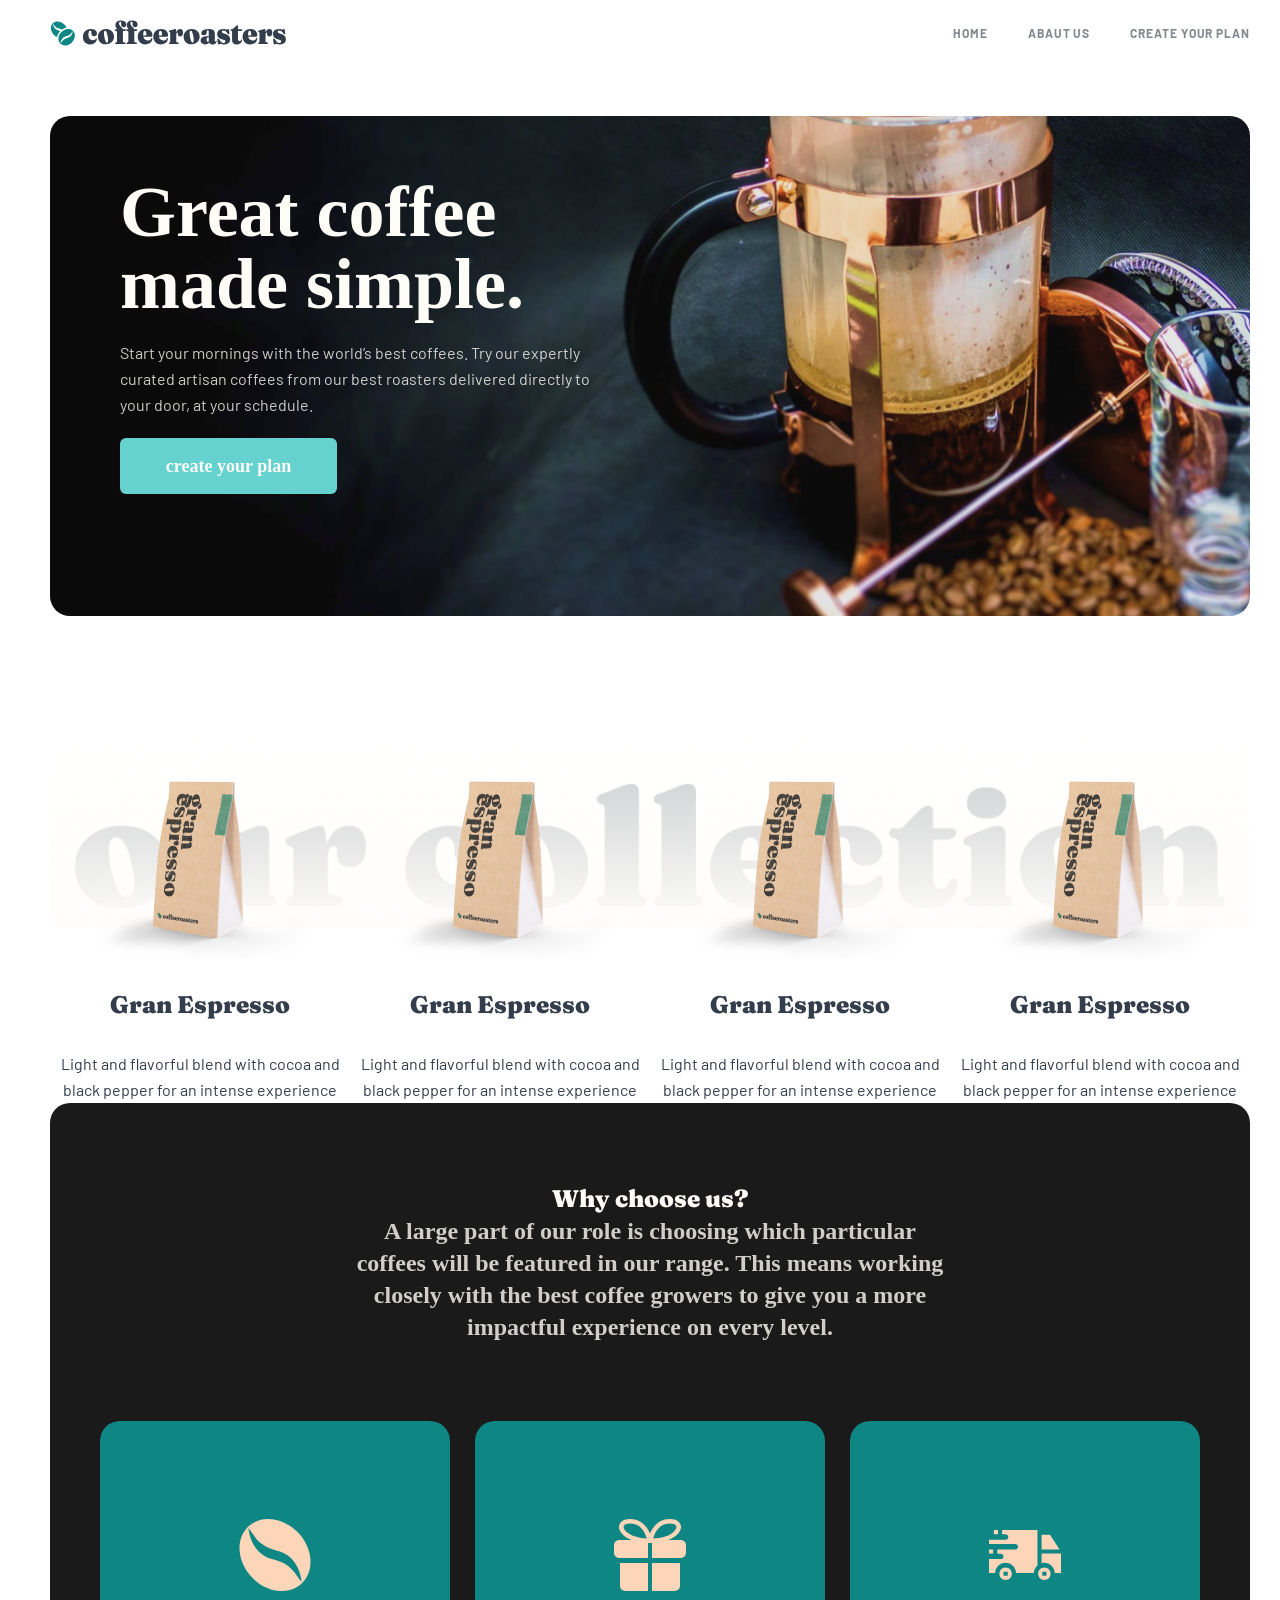
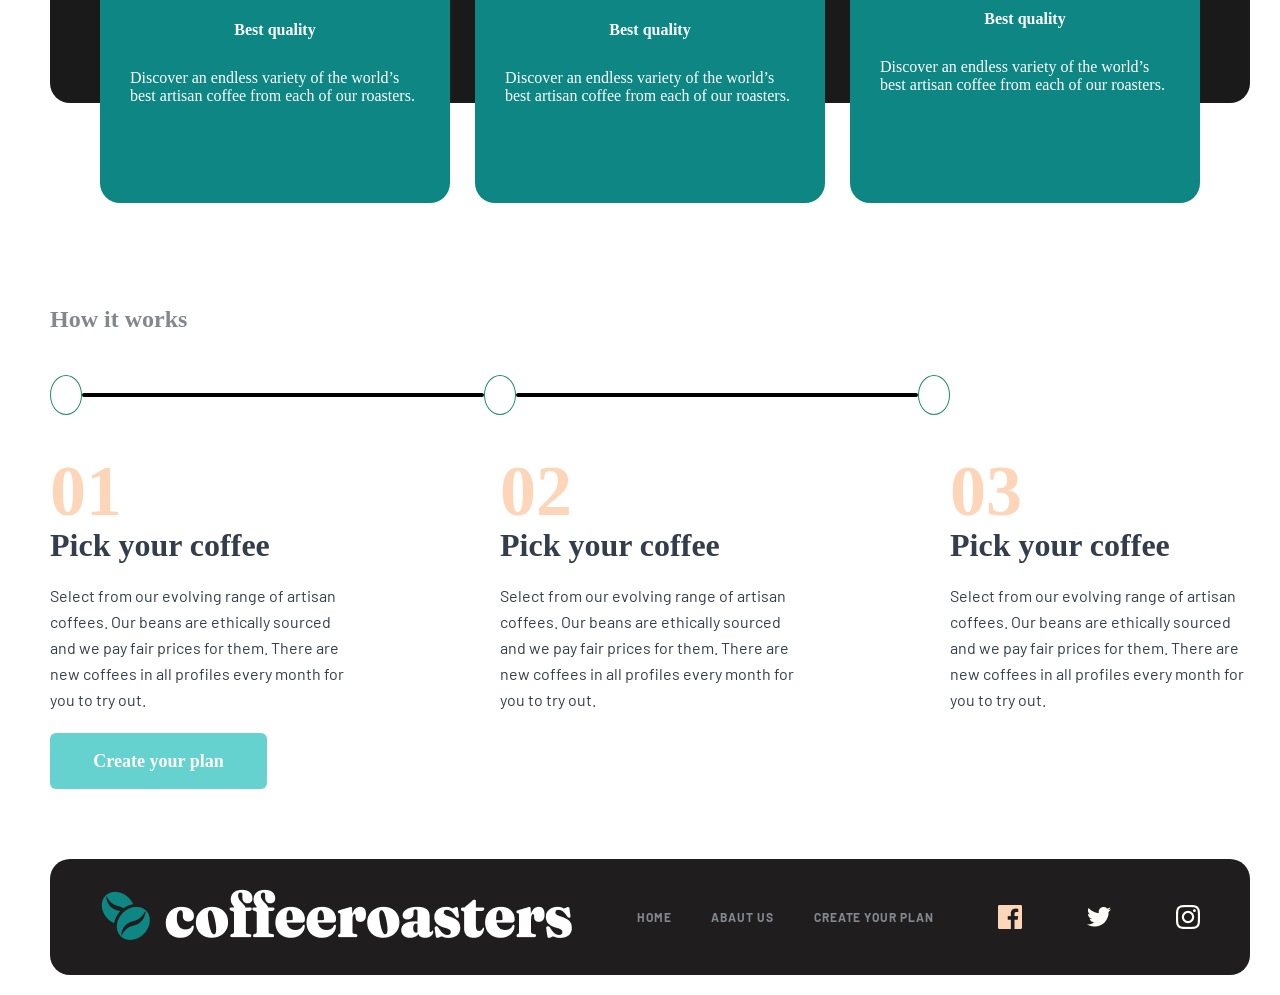
==== index.html @ bd379c46 "coffee" ====
<!DOCTYPE html>
<html lang="en">
<head>
    <meta charset="UTF-8">
    <meta name="viewport" content="width=device-width, initial-scale=1.0">
    <title>Document</title>
    <link rel="stylesheet" href="css/fonts.css">
    <link rel="stylesheet" href="css/stayle.css">
</head>
<body>
    <div class="wraper">

     <header class="header">
       <nav class="navbar">
       <img src="img/logo__footer.svg" class="navar__logo" alt="">
      
        <ul class="navbar__list">
        <li navbar__itmes>
            <a href="#" class="navbar__link">Home</a>
        </li>

         <li navbar__itmes>
            <a href="#" class="navbar__link">Abaut us</a>
        </li>
         <li navbar__itmes>
            <a href="#" class="navbar__link">Create Your plan</a>
         </li>
         </ul>

         </nav>
          <div class="intro">
          <div class="intro__left">
            <h2 class="intro__title">Great coffee made simple.</h2>
            <p class="intro__text">
              Start your mornings with the world’s best coffees. Try our
              expertly curated artisan coffees from our best roasters delivered
              directly to your door, at your schedule.
            </p>

            <button class="intro__btn">create your plan</button>
          </div>
        </div>
       

       <main>
        <section class="collection">
          <div class="collection__card">
            <img src="./img/paket.png" alt="" />

            <h3 class="collection__title">Gran Espresso</h3>
            <p class="collection__text">
              Light and flavorful blend with cocoa and black pepper for an
              intense experience
            </p>
          </div>
          <div class="collection__card">
            <img src="./img/paket.png" alt="" />

            <h3 class="collection__title">Gran Espresso</h3>
            <p class="collection__text">
              Light and flavorful blend with cocoa and black pepper for an
              intense experience
            </p>
          </div>
          <div class="collection__card">
            <img src="./img/paket.png" alt="" />

            <h3 class="collection__title">Gran Espresso</h3>
            <p class="collection__text">
              Light and flavorful blend with cocoa and black pepper for an
              intense experience
            </p>
          </div>
          <div class="collection__card">
            <img src="./img/paket.png" alt="" />

            <h3 class="collection__title">Gran Espresso</h3>
            <p class="collection__text">
              Light and flavorful blend with cocoa and black pepper for an
              intense experience
            </p>
          </div>
          </main>
          </section>
        <section class="why">
          <h2 class="why__title">Why choose us?</h2>

          <p class="why__text">
            A large part of our role is choosing which particular coffees will
            be featured in our range. This means working closely with the best
            coffee growers to give you a more impactful experience on every
            level.
          </p>

          <div class="why__cards">
            <div class="why__card">
              <img src="./img/cacao.svg" alt="" class="why__img" />

              <h4 class="why__card_title">Best quality</h4>

              <p class="why__card_text">
                Discover an endless variety of the world’s best artisan coffee
                from each of our roasters.
              </p>
            </div>
            <div class="why__card">
              <img src="./img/priz.svg" alt="" class="why__img" />

              <h4 class="why__card_title">Best quality</h4>

              <p class="why__card_text">
                Discover an endless variety of the world’s best artisan coffee
                from each of our roasters.
              </p>
            </div>
            <div class="why__card">
              <img src="./img/pochta.svg" alt="" class="why__img" />

              <h4 class="why__card_title">Best quality</h4>

              <p class="why__card_text">
                Discover an endless variety of the world’s best artisan coffee
                from each of our roasters.
              </p>
            </div>
          </div>
        </section>  
        
          <section class="work">
          <h2 class="work__title">How it works</h2>

          <div class="work__top">
            <div class="work__circle"></div>
            <hr class="work__hr" />
            <div class="work__circle"></div>
            <hr class="work__hr" />
            <div class="work__circle"></div>
          </div>

          <div class="work__bottom">
            <div class="work__card">
              <h2 class="work__subtitle">01</h2>
              <h2 class="work__maintitle">Pick your coffee</h2>
              <p class="work__text">
                Select from our evolving range of artisan coffees. Our beans are
                ethically sourced and we pay fair prices for them. There are new
                coffees in all profiles every month for you to try out.
              </p>
            </div>
            <div class="work__card">
              <h2 class="work__subtitle">02</h2>
              <h2 class="work__maintitle">Pick your coffee</h2>
              <p class="work__text">
                Select from our evolving range of artisan coffees. Our beans are
                ethically sourced and we pay fair prices for them. There are new
                coffees in all profiles every month for you to try out.
              </p>
            </div>
            <div class="work__card">
              <h2 class="work__subtitle">03</h2>
              <h2 class="work__maintitle">Pick your coffee</h2>
              <p class="work__text">
                Select from our evolving range of artisan coffees. Our beans are
                ethically sourced and we pay fair prices for them. There are new
                coffees in all profiles every month for you to try out.
              </p>
            </div>
          </div>

          <button class="work__btn">Create your plan</button>
        </section>
      
     </header>
      <footer class="footer"> 
        <div class="footrt__img"><img src="img/logo__nav.png" alt=""></div>
        <ul class="navbar__list">
        <li navbar__itmes>
            <a href="#" class="navbar__link">Home</a>
        </li>
         <li navbar__itmes>
            <a href="#" class="navbar__link">Abaut us</a>
        </li>
         <li navbar__itmes>
            <a href="#" class="navbar__link">Create Your plan</a>
        </li>
        </ul>
     <img src="img/fakebook.png" alt="">
     <img src="img/tiwitwe.png" alt="">
     <img src="img/instagaram.png" alt="">
      </footer> 
     </div>
    </div>
</body>
</html>
---- css/fonts.css ----
/* fraunces-regular - latin */
@font-face {
  font-display: swap; /* Check https://developer.mozilla.org/en-US/docs/Web/CSS/@font-face/font-display for other options. */
  font-family: 'Fraunces';
  font-style: normal;
  font-weight: 400;
  src: url('../fonts/fraunces-v38-latin-regular.woff2') format('woff2'); /* Chrome 36+, Opera 23+, Firefox 39+, Safari 12+, iOS 10+ */
}
/* fraunces-900 - latin */
@font-face {
  font-display: swap; /* Check https://developer.mozilla.org/en-US/docs/Web/CSS/@font-face/font-display for other options. */
  font-family: 'Fraunces';
  font-style: normal;
  font-weight: 900;
  src: url('../fonts/fraunces-v38-latin-900.woff2') format('woff2'); /* Chrome 36+, Opera 23+, Firefox 39+, Safari 12+, iOS 10+ */
}

/* barlow-regular - latin */
@font-face {
  font-display: swap; /* Check https://developer.mozilla.org/en-US/docs/Web/CSS/@font-face/font-display for other options. */
  font-family: 'Barlow';
  font-style: normal;
  font-weight: 400;
  src: url('../fonts/barlow-v13-latin-regular.woff2') format('woff2'); /* Chrome 36+, Opera 23+, Firefox 39+, Safari 12+, iOS 10+ */
}
/* barlow-700 - latin */
@font-face {
  font-display: swap; /* Check https://developer.mozilla.org/en-US/docs/Web/CSS/@font-face/font-display for other options. */
  font-family: 'Barlow';
  font-style: normal;
  font-weight: 700;
  src: url('../fonts/barlow-v13-latin-700.woff2') format('woff2'); /* Chrome 36+, Opera 23+, Firefox 39+, Safari 12+, iOS 10+ */
}
---- css/stayle.css ----
* {
  padding: 0;
  margin: 0;
  box-sizing: border-box;
}

li {
  list-style: none;
}

a {
  text-decoration: none;
}

.wraper {
  width: 1300px;
  margin: auto;
  padding: 20px 50px;
}

.navbar {
  display: flex;
  justify-content: space-between;
  align-items: center;
}
.navbar__logo {
  width: 220px;
}
.navbar__list {
  gap: 40px;
  display: flex;
  justify-content: space-between;
  align-items: center;
}
.navbar__link {
  /* HOME */
  font-family: "Barlow";
  font-style: normal;
  font-weight: 700;
  font-size: 12px;
  line-height: 15px;
  /* identical to box height, or 125% */
  letter-spacing: 0.923077px;
  text-transform: uppercase;
  color: #83888F;
}
.navbar__link__hover {
  color: #312d2d;
  transition: all 0.3s linear;
}

.intro {
  background-image: url(../img/coffe.png);
  background-repeat: no-repeat;
  background-size: cover;
  background-position: top center;
  height: 500px;
  border-radius: 20px;
  margin-top: 70px;
  padding: 60px 70px;
}
.intro__title {
  /* Great coffee made si */
  width: 500px;
  font-family: "Fraunces ";
  font-style: normal;
  font-weight: 900;
  font-size: 72px;
  line-height: 72px;
  /* or 100% */
  color: #FEFCF7;
}
.intro__text {
  /* Start your mornings */
  width: 500px;
  margin: 20px 0;
  font-family: "Barlow";
  font-style: normal;
  font-weight: 400;
  font-size: 16px;
  line-height: 26px;
  /* or 162% */
  color: #FEFCF7;
  mix-blend-mode: normal;
  opacity: 0.8;
}
.intro__btn:hover {
  border-color: aqua;
}
.intro__btn:active {
  border-color: rgb(103, 146, 146);
}
.intro__btn {
  /* Group 3 */
  width: 217px;
  height: 56px;
  /* Rectangle */
  background: #66D2CF;
  border-radius: 6px;
  /* Create your plan */
  font-family: "Fraunces ";
  font-style: normal;
  font-weight: 900;
  font-size: 18px;
  line-height: 25px;
  /* identical to box height, or 139% */
  text-align: center;
  color: #FEFCF7;
  border: none;
}

.collection {
  display: flex;
  justify-content: space-between;
  align-items: center;
  margin-top: 100px;
  background-image: url(../img/collecion.png);
  background-size: contain;
  background-repeat: no-repeat;
  background-position: top center;
}
.collection__card {
  margin-top: 50px;
  display: flex;
  justify-content: space-between;
  align-items: center;
  flex-direction: column;
  text-align: center;
  gap: 30px;
}
.collection__title {
  font-family: "Fraunces";
  font-style: normal;
  font-weight: 900;
  font-size: 24px;
  line-height: 32px;
  /* identical to box height, or 133% */
  text-align: center;
  color: #333D4B;
}
.collection__text {
  /* Light and flavorful */
  font-family: "Barlow";
  font-style: normal;
  font-weight: 400;
  font-size: 16px;
  line-height: 26px;
  /* or 162% */
  text-align: center;
  color: #333D4B;
}

.why {
  position: relative;
  height: 600px;
  border-radius: 20px;
  background-color: #1b1a1a;
  color: white;
  padding: 50px;
}
.why__title {
  text-align: center;
  margin-top: 30px;
  font-family: "Fraunces";
  font-style: normal;
  font-weight: 900;
  font-size: 40px;
  /* identical to box height, or 120% */
  text-align: center;
  color: #FEFCF7;
}
.why__text {
  /* A large part of our */
  font-family: "Barlow";
  width: 600px;
  margin: auto;
  font-style: normal;
  font-weight: 400;
  font-size: 16px;
  line-height: 26px;
  /* or 162% */
  text-align: center;
  color: #FEFCF7;
  mix-blend-mode: normal;
  opacity: 0.8;
}
.why__cards {
  display: flex;
  justify-content: space-between;
  align-items: center;
  position: absolute;
  gap: 25px;
  bottom: -100px;
}
.why__card {
  /* Group 10 Copy 2 */
  width: 350px;
  height: 382px;
  background-color: #0E8784;
  border-radius: 20px;
  padding: 40px 30px;
  display: flex;
  justify-content: space-between;
  align-items: center;
  flex-direction: column;
  justify-content: center;
  gap: 30px;
}
.why__title {
  /* Best quality */
  font-family: "Fraunces";
  font-style: normal;
  font-weight: 900;
  font-size: 24px;
  line-height: 32px;
  /* identical to box height, or 133% */
  text-align: center;
  color: #FEFCF7;
}
.why__text {
  /* Best quality */
  font-family: "Fraunces ";
  font-style: normal;
  font-weight: 900;
  font-size: 24px;
  line-height: 32px;
  /* identical to box height, or 133% */
  text-align: center;
  color: #FEFCF7;
}

.work {
  margin-top: 200px;
}
.work__title {
  /* How it works */
  font-family: "Fraunces ";
  font-style: normal;
  font-weight: 900;
  font-size: 24px;
  line-height: 32px;
  /* identical to box height, or 133% */
  color: #83888F;
}
.work__top {
  display: flex;
  justify-content: space-between;
  align-items: center;
  width: 900px;
  margin: 40px 0;
}
.work__circle {
  width: 40px;
  height: 40px;
  border-radius: 50%;
  border: 1px solid rgb(33, 140, 104);
}
.work__hr {
  height: 2px;
  border-radius: 20px;
  border: 2px solid;
  width: 500px;
}
.work__bottom {
  display: flex;
  justify-content: space-between;
  align-items: center;
}
.work__subtitle {
  /* 01 */
  font-family: "Fraunces ";
  font-style: normal;
  font-weight: 900;
  font-size: 72px;
  line-height: 72px;
  /* identical to box height, or 100% */
  color: #FDD6BA;
}
.work__maintitle {
  /* Pick your coffee */
  font-family: "Fraunces ";
  font-style: normal;
  font-weight: 900;
  font-size: 32px;
  line-height: 36px;
  /* or 112% */
  color: #333D4B;
}
.work__text {
  /* Select from our evol */
  font-family: "Barlow";
  font-style: normal;
  font-weight: 400;
  font-size: 16px;
  line-height: 26px;
  width: 300px;
  /* or 162% */
  margin: 20px 0;
  color: #333D4B;
}
.work__btn:hover {
  border-color: aqua;
}
.work__btn:active {
  border-color: rgb(103, 146, 146);
}
.work__btn {
  /* Group 3 */
  width: 217px;
  height: 56px;
  /* Rectangle */
  background: #66D2CF;
  border-radius: 6px;
  /* Create your plan */
  font-family: "Fraunces ";
  font-style: normal;
  font-weight: 900;
  font-size: 18px;
  line-height: 25px;
  /* identical to box height, or 139% */
  text-align: center;
  color: #FEFCF7;
  border: none;
}

.footer {
  background-color: rgb(31, 29, 29);
  display: flex;
  justify-content: space-between;
  align-items: center;
  padding: 30px 50px;
  border-radius: 20px;
  margin-top: 70px;
}
.footer__logo {
  width: 200px;
}
.footer__list {
  display: flex;
  justify-content: space-between;
  align-items: center;
  gap: 20px;
}
.footer__link {
  color: white;
  font-family: "Barlow";
}/*# sourceMappingURL=stayle.css.map */
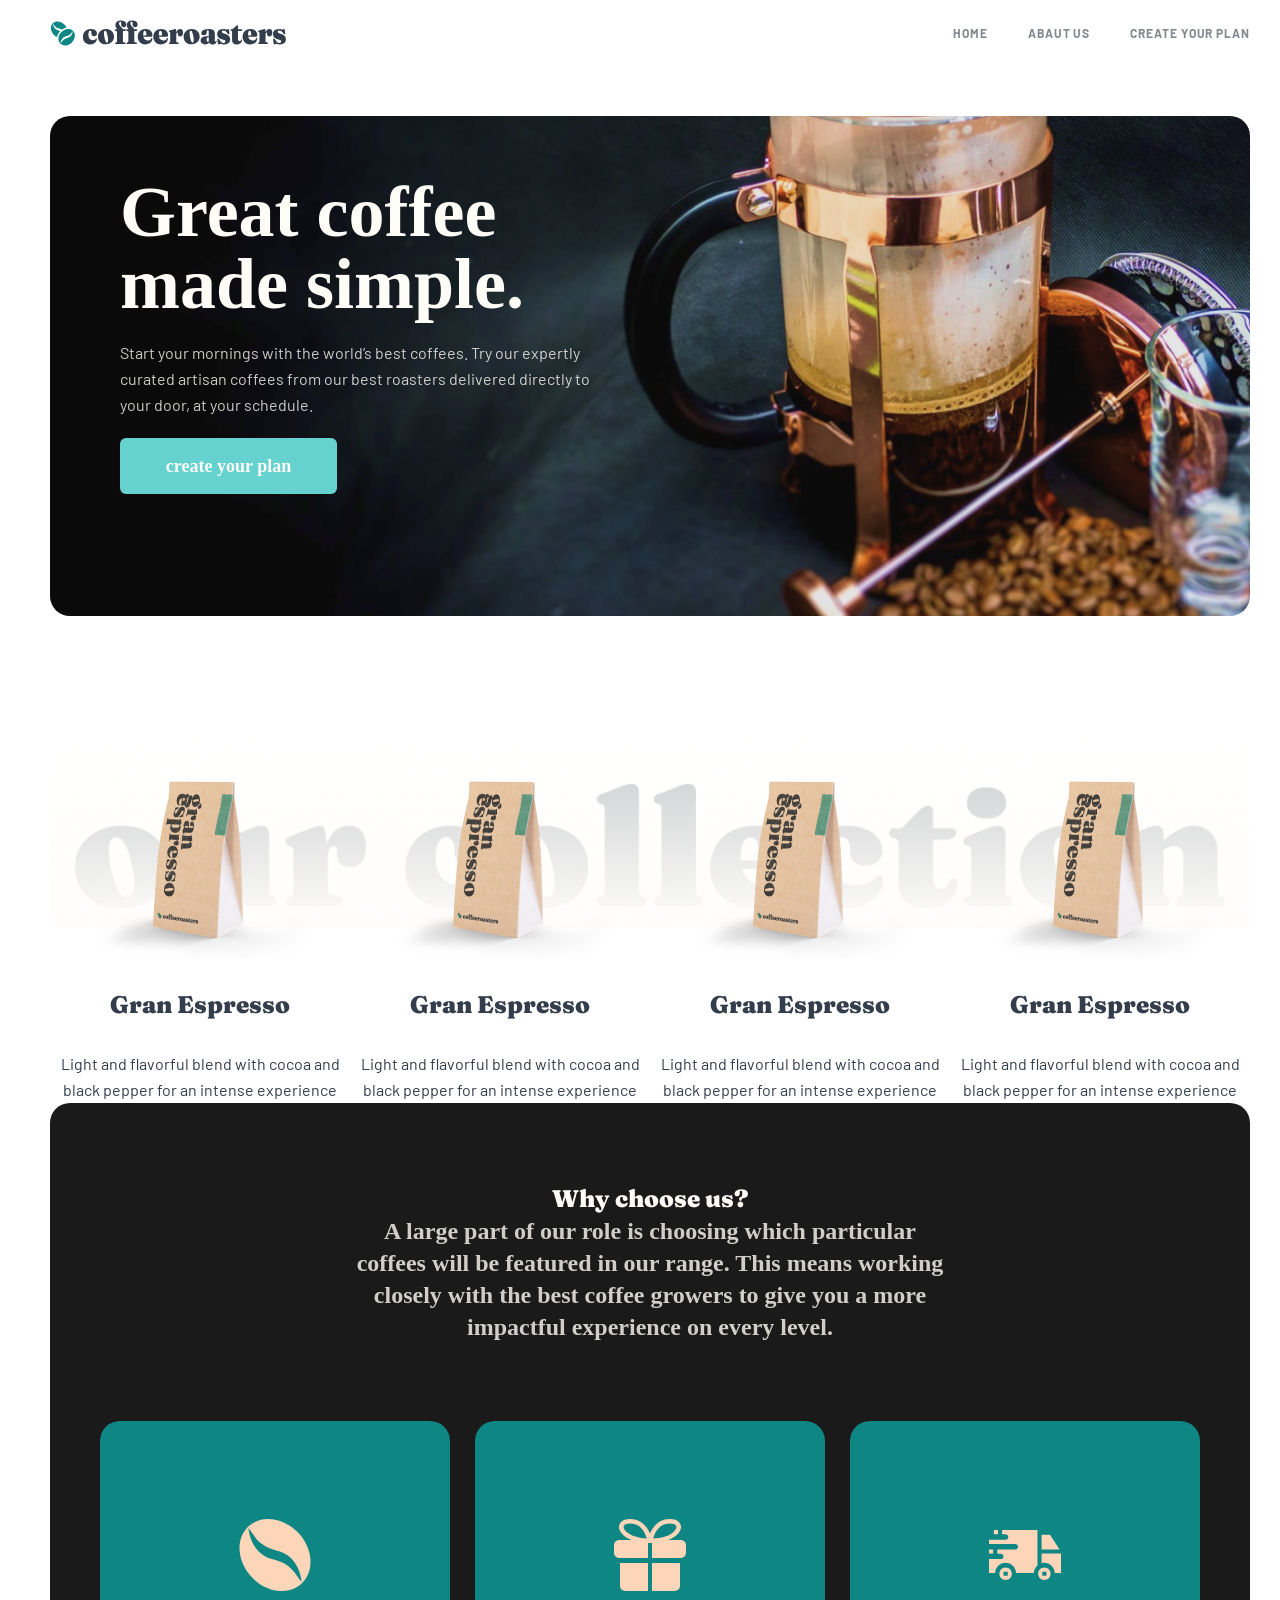
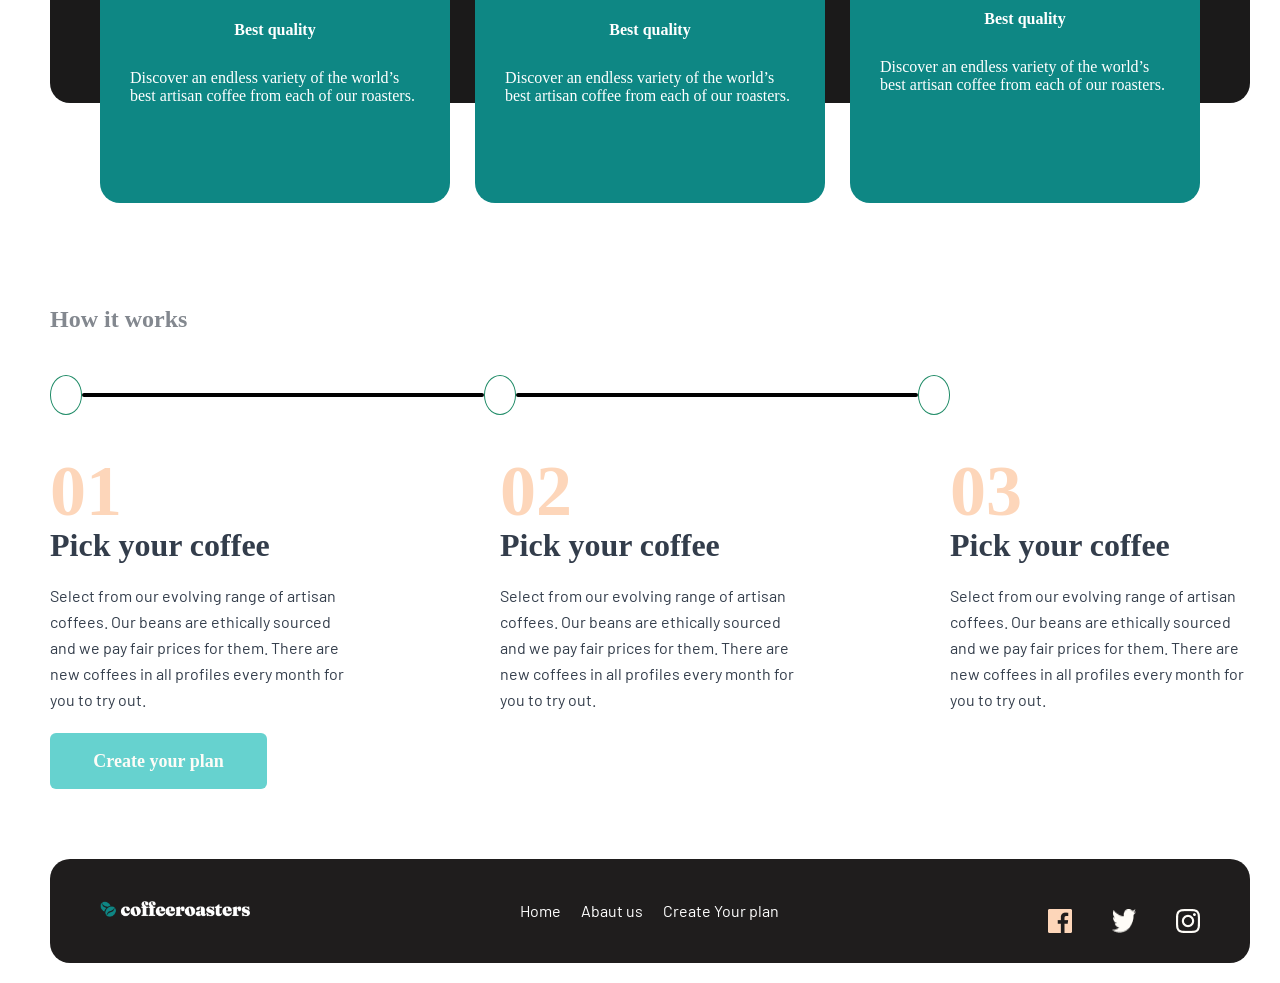
==== commit 051be73c: "coffee" ====
--- a/index.html
+++ b/index.html
@@ -1,194 +1,202 @@
 <!DOCTYPE html>
 <html lang="en">
+
 <head>
-    <meta charset="UTF-8">
-    <meta name="viewport" content="width=device-width, initial-scale=1.0">
-    <title>Document</title>
-    <link rel="stylesheet" href="css/fonts.css">
-    <link rel="stylesheet" href="css/stayle.css">
+  <meta charset="UTF-8">
+  <meta name="viewport" content="width=device-width, initial-scale=1.0">
+  <title>Document</title>
+  <link rel="stylesheet" href="css/fonts.css">
+  <link rel="stylesheet" href="css/stayle.css">
 </head>
+
 <body>
-    <div class="wraper">
-
-     <header class="header">
-       <nav class="navbar">
-       <img src="img/logo__footer.svg" class="navar__logo" alt="">
-      
+  <div class="wraper">
+
+    <header class="header">
+      <nav class="navbar">
+        <img src="img/logo__footer.svg" class="navar__logo" alt="">
+
         <ul class="navbar__list">
-        <li navbar__itmes>
+          <li navbar__itmes>
             <a href="#" class="navbar__link">Home</a>
+          </li>
+
+          <li navbar__itmes>
+            <a href="../pages/abaut.html" class="navbar__link">Abaut us</a>
+          </li>
+          <li navbar__itmes>
+            <a href="./pages/create.html" class="navbar__link">Create Your plan</a>
+          </li>
+        </ul>
+        <div class="navbar__burger">
+          <div class="navbar__burger__itme"></div>
+          <div class="navbar__burger__itme"></div>
+          <div class="navbar__burger__itme"></div>
+        </div>
+      </nav>
+      <div class="intro">
+        <div class="intro__left">
+          <h2 class="intro__title">Great coffee made simple.</h2>
+          <p class="intro__text">
+            Start your mornings with the world’s best coffees. Try our
+            expertly curated artisan coffees from our best roasters delivered
+            directly to your door, at your schedule.
+          </p>
+
+          <button class="intro__btn">create your plan</button>
+        </div>
+      </div>
+
+    </header>
+    <main>
+      <section class="collection">
+        <div class="collection__card">
+          <img src="./img/paket.png" alt="" />
+
+          <h3 class="collection__title">Gran Espresso</h3>
+          <p class="collection__text">
+            Light and flavorful blend with cocoa and black pepper for an
+            intense experience
+          </p>
+        </div>
+        <div class="collection__card">
+          <img src="./img/paket.png" alt="" />
+
+          <h3 class="collection__title">Gran Espresso</h3>
+          <p class="collection__text">
+            Light and flavorful blend with cocoa and black pepper for an
+            intense experience
+          </p>
+        </div>
+        <div class="collection__card">
+          <img src="./img/paket.png" alt="" />
+
+          <h3 class="collection__title">Gran Espresso</h3>
+          <p class="collection__text">
+            Light and flavorful blend with cocoa and black pepper for an
+            intense experience
+          </p>
+        </div>
+        <div class="collection__card">
+          <img src="./img/paket.png" alt="" />
+
+          <h3 class="collection__title">Gran Espresso</h3>
+          <p class="collection__text">
+            Light and flavorful blend with cocoa and black pepper for an
+            intense experience
+          </p>
+        </div>
+    </main>
+    </section>
+    <section class="why">
+      <h2 class="why__title">Why choose us?</h2>
+
+      <p class="why__text">
+        A large part of our role is choosing which particular coffees will
+        be featured in our range. This means working closely with the best
+        coffee growers to give you a more impactful experience on every
+        level.
+      </p>
+
+      <div class="why__cards">
+        <div class="why__card">
+          <img src="./img/cacao.svg" alt="" class="why__img" />
+
+          <h4 class="why__card_title">Best quality</h4>
+
+          <p class="why__card_text">
+            Discover an endless variety of the world’s best artisan coffee
+            from each of our roasters.
+          </p>
+        </div>
+        <div class="why__card">
+          <img src="./img/priz.svg" alt="" class="why__img" />
+
+          <h4 class="why__card_title">Best quality</h4>
+
+          <p class="why__card_text">
+            Discover an endless variety of the world’s best artisan coffee
+            from each of our roasters.
+          </p>
+        </div>
+        <div class="why__card">
+          <img src="./img/pochta.svg" alt="" class="why__img" />
+
+          <h4 class="why__card_title">Best quality</h4>
+
+          <p class="why__card_text">
+            Discover an endless variety of the world’s best artisan coffee
+            from each of our roasters.
+          </p>
+        </div>
+      </div>
+    </section>
+
+    <section class="work">
+      <h2 class="work__title">How it works</h2>
+
+      <div class="work__top">
+        <div class="work__circle"></div>
+        <hr class="work__hr" />
+        <div class="work__circle"></div>
+        <hr class="work__hr" />
+        <div class="work__circle"></div>
+      </div>
+
+      <div class="work__bottom">
+        <div class="work__card">
+          <h2 class="work__subtitle">01</h2>
+          <h2 class="work__maintitle">Pick your coffee</h2>
+          <p class="work__text">
+            Select from our evolving range of artisan coffees. Our beans are
+            ethically sourced and we pay fair prices for them. There are new
+            coffees in all profiles every month for you to try out.
+          </p>
+        </div>
+        <div class="work__card">
+          <h2 class="work__subtitle">02</h2>
+          <h2 class="work__maintitle">Pick your coffee</h2>
+          <p class="work__text">
+            Select from our evolving range of artisan coffees. Our beans are
+            ethically sourced and we pay fair prices for them. There are new
+            coffees in all profiles every month for you to try out.
+          </p>
+        </div>
+        <div class="work__card">
+          <h2 class="work__subtitle">03</h2>
+          <h2 class="work__maintitle">Pick your coffee</h2>
+          <p class="work__text">
+            Select from our evolving range of artisan coffees. Our beans are
+            ethically sourced and we pay fair prices for them. There are new
+            coffees in all profiles every month for you to try out.
+          </p>
+        </div>
+      </div>
+
+      <button class="work__btn">Create your plan</button>
+    </section>
+
+    <footer class="footer">
+      <div class=""><img class="footer__img" src="img/logo__nav.png" alt=""></div>
+
+      <ul class="footer__list">
+        <li footer__itmes>
+          <a href="./index.html" class="footer__link">Home</a>
         </li>
-
-         <li navbar__itmes>
-            <a href="#" class="navbar__link">Abaut us</a>
+        <li footer__itmes>
+          <a href="./pages/abaut.html" class="footer__link">Abaut us</a>
         </li>
-         <li navbar__itmes>
-            <a href="#" class="navbar__link">Create Your plan</a>
-         </li>
-         </ul>
-
-         </nav>
-          <div class="intro">
-          <div class="intro__left">
-            <h2 class="intro__title">Great coffee made simple.</h2>
-            <p class="intro__text">
-              Start your mornings with the world’s best coffees. Try our
-              expertly curated artisan coffees from our best roasters delivered
-              directly to your door, at your schedule.
-            </p>
-
-            <button class="intro__btn">create your plan</button>
-          </div>
-        </div>
-       
-
-       <main>
-        <section class="collection">
-          <div class="collection__card">
-            <img src="./img/paket.png" alt="" />
-
-            <h3 class="collection__title">Gran Espresso</h3>
-            <p class="collection__text">
-              Light and flavorful blend with cocoa and black pepper for an
-              intense experience
-            </p>
-          </div>
-          <div class="collection__card">
-            <img src="./img/paket.png" alt="" />
-
-            <h3 class="collection__title">Gran Espresso</h3>
-            <p class="collection__text">
-              Light and flavorful blend with cocoa and black pepper for an
-              intense experience
-            </p>
-          </div>
-          <div class="collection__card">
-            <img src="./img/paket.png" alt="" />
-
-            <h3 class="collection__title">Gran Espresso</h3>
-            <p class="collection__text">
-              Light and flavorful blend with cocoa and black pepper for an
-              intense experience
-            </p>
-          </div>
-          <div class="collection__card">
-            <img src="./img/paket.png" alt="" />
-
-            <h3 class="collection__title">Gran Espresso</h3>
-            <p class="collection__text">
-              Light and flavorful blend with cocoa and black pepper for an
-              intense experience
-            </p>
-          </div>
-          </main>
-          </section>
-        <section class="why">
-          <h2 class="why__title">Why choose us?</h2>
-
-          <p class="why__text">
-            A large part of our role is choosing which particular coffees will
-            be featured in our range. This means working closely with the best
-            coffee growers to give you a more impactful experience on every
-            level.
-          </p>
-
-          <div class="why__cards">
-            <div class="why__card">
-              <img src="./img/cacao.svg" alt="" class="why__img" />
-
-              <h4 class="why__card_title">Best quality</h4>
-
-              <p class="why__card_text">
-                Discover an endless variety of the world’s best artisan coffee
-                from each of our roasters.
-              </p>
-            </div>
-            <div class="why__card">
-              <img src="./img/priz.svg" alt="" class="why__img" />
-
-              <h4 class="why__card_title">Best quality</h4>
-
-              <p class="why__card_text">
-                Discover an endless variety of the world’s best artisan coffee
-                from each of our roasters.
-              </p>
-            </div>
-            <div class="why__card">
-              <img src="./img/pochta.svg" alt="" class="why__img" />
-
-              <h4 class="why__card_title">Best quality</h4>
-
-              <p class="why__card_text">
-                Discover an endless variety of the world’s best artisan coffee
-                from each of our roasters.
-              </p>
-            </div>
-          </div>
-        </section>  
-        
-          <section class="work">
-          <h2 class="work__title">How it works</h2>
-
-          <div class="work__top">
-            <div class="work__circle"></div>
-            <hr class="work__hr" />
-            <div class="work__circle"></div>
-            <hr class="work__hr" />
-            <div class="work__circle"></div>
-          </div>
-
-          <div class="work__bottom">
-            <div class="work__card">
-              <h2 class="work__subtitle">01</h2>
-              <h2 class="work__maintitle">Pick your coffee</h2>
-              <p class="work__text">
-                Select from our evolving range of artisan coffees. Our beans are
-                ethically sourced and we pay fair prices for them. There are new
-                coffees in all profiles every month for you to try out.
-              </p>
-            </div>
-            <div class="work__card">
-              <h2 class="work__subtitle">02</h2>
-              <h2 class="work__maintitle">Pick your coffee</h2>
-              <p class="work__text">
-                Select from our evolving range of artisan coffees. Our beans are
-                ethically sourced and we pay fair prices for them. There are new
-                coffees in all profiles every month for you to try out.
-              </p>
-            </div>
-            <div class="work__card">
-              <h2 class="work__subtitle">03</h2>
-              <h2 class="work__maintitle">Pick your coffee</h2>
-              <p class="work__text">
-                Select from our evolving range of artisan coffees. Our beans are
-                ethically sourced and we pay fair prices for them. There are new
-                coffees in all profiles every month for you to try out.
-              </p>
-            </div>
-          </div>
-
-          <button class="work__btn">Create your plan</button>
-        </section>
-      
-     </header>
-      <footer class="footer"> 
-        <div class="footrt__img"><img src="img/logo__nav.png" alt=""></div>
-        <ul class="navbar__list">
-        <li navbar__itmes>
-            <a href="#" class="navbar__link">Home</a>
+        <li footer__itmes>
+          <a href="./pages/create.html" class="footer__link">Create Your plan</a>
         </li>
-         <li navbar__itmes>
-            <a href="#" class="navbar__link">Abaut us</a>
-        </li>
-         <li navbar__itmes>
-            <a href="#" class="navbar__link">Create Your plan</a>
-        </li>
-        </ul>
-     <img src="img/fakebook.png" alt="">
-     <img src="img/tiwitwe.png" alt="">
-     <img src="img/instagaram.png" alt="">
-      </footer> 
-     </div>
-    </div>
+      </ul>
+      <div class="footer__social">
+        <img src="img/fakebook.png" alt="">
+        <img src="img/tiwitwe.png" alt="">
+        <img src="img/instagaram.png" alt="">
+      </div>
+    </footer>
+  </div>
 </body>
+
 </html>
--- a/css/stayle.css
+++ b/css/stayle.css
@@ -1,3 +1,4 @@
+@charset "UTF-8";
 * {
   padding: 0;
   margin: 0;
@@ -18,6 +19,12 @@
   padding: 20px 50px;
 }
 
+@media only screen and (max-width: 480px) {
+  .wraper {
+    width: 100%;
+    padding: 20px 30px;
+  }
+}
 .navbar {
   display: flex;
   justify-content: space-between;
@@ -48,7 +55,32 @@
   color: #312d2d;
   transition: all 0.3s linear;
 }
-
+.navbar__burger {
+  display: flex;
+  justify-content: space-between;
+  align-items: center;
+  flex-direction: column;
+  gap: 3px;
+  display: none;
+}
+.navbar__burger__itme {
+  width: 25px;
+  height: 2px;
+  background-color: black;
+  border-radius: 20px;
+}
+
+@media only screen and (max-width: 480px) {
+  .navbar__list {
+    display: none;
+  }
+  .navbar__burger {
+    display: flex;
+  }
+  .navbar__logo {
+    width: 180px;
+  }
+}
 .intro {
   background-image: url(../img/coffe.png);
   background-repeat: no-repeat;
@@ -109,6 +141,38 @@
   border: none;
 }
 
+@media only screen and (max-width: 480px) {
+  .intro {
+    padding: 30px 35px;
+    height: 350px;
+    margin-top: 36px;
+  }
+  .intro__title {
+    width: 100%;
+    font-size: 40px;
+    line-height: 40px;
+    /* or 100% */
+    text-align: center;
+    color: #FEFCF7;
+  }
+  .intro__text {
+    /* Start your mornings */
+    width: 100%;
+    font-style: normal;
+    font-weight: 400;
+    font-size: 15px;
+    line-height: 25px;
+    /* or 167% */
+    text-align: center;
+    color: #FEFCF7;
+    mix-blend-mode: normal;
+    opacity: 0.8;
+  }
+  .intro__btn {
+    margin: auto;
+    display: block;
+  }
+}
 .collection {
   display: flex;
   justify-content: space-between;
@@ -150,6 +214,11 @@
   color: #333D4B;
 }
 
+@media only screen and (max-width: 480px) {
+  .collection {
+    flex-direction: column;
+  }
+}
 .why {
   position: relative;
   height: 600px;
@@ -229,6 +298,46 @@
   color: #FEFCF7;
 }
 
+@media only screen and (max-width: 480px) {
+  .why {
+    width: 100%;
+  }
+  .why__title {
+    /* Why choose us? */
+    font-size: 28px;
+    line-height: 28px;
+    /* identical to box height, or 100% */
+    text-align: center;
+    color: #FEFCF7;
+  }
+  .why__text {
+    /* A large part of our */
+    font-size: 15px;
+    line-height: 25px;
+    /* or 167% */
+    text-align: start;
+    color: #FEFCF7;
+    mix-blend-mode: normal;
+    opacity: 0.8;
+  }
+  .why__cards {
+    position: relative;
+    display: flex;
+    align-items: center;
+    justify-content: center;
+    width: 100%;
+    flex-direction: column;
+  }
+  .why__card {
+    /* Rectangle */
+    width: 279px;
+    height: 382px;
+    left: 48px;
+    top: 2456px;
+    background: #0E8784;
+    border-radius: 8px;
+  }
+}
 .work {
   margin-top: 200px;
 }
@@ -323,6 +432,110 @@
   border: none;
 }
 
+@media only screen and (max-width: 480px) {
+  .work {
+    display: flex;
+    flex-direction: column;
+    align-items: center;
+    justify-content: center;
+    width: 100%;
+    margin-top: 1000px;
+  }
+  .work__title {
+    /* How it works */
+    font-family: "Fraunces";
+    font-style: normal;
+    font-weight: 900;
+    font-size: 24px;
+    line-height: 32px;
+    /* identical to box height, or 133% */
+    text-align: center;
+    color: #83888F;
+  }
+  .work__top {
+    display: none;
+  }
+  .work__subtitle {
+    /* 01 */
+    font-family: "Fraunces";
+    font-style: normal;
+    font-weight: 900;
+    font-size: 72px;
+    line-height: 72px;
+    /* identical to box height, or 100% */
+    text-align: center;
+    color: #FDD6BA;
+  }
+  .work__maintitle {
+    /* Pick your coffee */
+    font-family: "Fraunces";
+    font-style: normal;
+    font-weight: 900;
+    font-size: 28px;
+    line-height: 32px;
+    /* identical to box height, or 114% */
+    text-align: center;
+    color: #333D4B;
+  }
+  .work__text {
+    /* Select from our evol */
+    font-family: "Barlow";
+    font-style: normal;
+    font-weight: 400;
+    font-size: 15px;
+    line-height: 25px;
+    /* or 167% */
+    text-align: center;
+    color: #333D4B;
+  }
+  .work__bottom {
+    flex-direction: column;
+  }
+  .work__card {
+    display: flex;
+    justify-content: space-between;
+    align-items: center;
+    flex-direction: column;
+    left: 0%;
+    right: 0%;
+    top: 10.04%;
+    bottom: 67.38%;
+    margin-top: 30px;
+  }
+  .work__card2 {
+    display: flex;
+    justify-content: space-between;
+    align-items: center;
+    flex-direction: column;
+    /* Group 14 Copy */
+    margin-top: 200px;
+    left: 0%;
+    right: 0%;
+    top: 37.63%;
+    bottom: 39.78%;
+    margin-top: 300px;
+  }
+  .work__card3 {
+    /* Group 14 Copy 2 */
+    display: flex;
+    justify-content: space-between;
+    align-items: center;
+    flex-direction: column;
+    left: 0%;
+    right: 0%;
+    top: 65.23%;
+    bottom: 12.1%;
+    margin-top: 600px;
+  }
+  .work__btn {
+    /* Group 3 */
+    left: 16.82%;
+    right: 16.82%;
+    top: 94.98%;
+    bottom: 0%;
+    margin-top: 10px;
+  }
+}
 .footer {
   background-color: rgb(31, 29, 29);
   display: flex;
@@ -333,7 +546,7 @@
   margin-top: 70px;
 }
 .footer__logo {
-  width: 200px;
+  width: 100px;
 }
 .footer__list {
   display: flex;
@@ -344,4 +557,730 @@
 .footer__link {
   color: white;
   font-family: "Barlow";
+}
+.footer__link:hover {
+  background-color: rgb(67, 28, 28);
+}
+.footer__img {
+  width: 150px;
+}
+.footer__social {
+  margin-top: 20px;
+  display: flex;
+  gap: 40px;
+}
+
+@media only screen and (max-width: 480px) {
+  .footer {
+    flex-direction: column;
+    display: flex;
+    align-items: center;
+    justify-content: center;
+    width: 100%;
+    height: 300px;
+    margin-top: 20px;
+  }
+  .footer__list {
+    margin-top: 10px;
+    display: flex;
+    flex-direction: column;
+    align-items: center;
+    justify-content: center;
+    gap: 20px;
+  }
+}
+.abautIntro {
+  margin-top: 70px;
+  height: 400px;
+  background-image: url(../img/bg.png);
+  background-repeat: no-repeat;
+  background-position: center top;
+  background-size: cover;
+  padding: 80px 40px;
+}
+.abautIntro__title {
+  /* About Us */
+  font-family: "Fraunces";
+  font-style: normal;
+  font-weight: 900;
+  font-size: 40px;
+  line-height: 48px;
+  /* identical to box height, or 120% */
+  color: white;
+}
+.abautIntro__text {
+  /* Coffeeroasters began */
+  font-family: "Barlow";
+  width: 500px;
+  font-style: normal;
+  font-weight: 400;
+  font-size: 16px;
+  line-height: 26px;
+  /* or 162% */
+  margin-top: 40px;
+  color: #FEFCF7;
+}
+
+@media only screen and (max-width: 480px) {
+  .abautIntro {
+    border-radius: 20px;
+    padding: 30px 35px;
+    height: 350px;
+    margin-top: 50px;
+  }
+  .abautIntro__title {
+    width: 100%;
+    /* About Us */
+    height: 28px;
+    left: 0%;
+    right: 0%;
+    top: calc(50% - 14px - 87px);
+    font-family: "Fraunces 9pt";
+    font-style: normal;
+    font-weight: 900;
+    font-size: 28px;
+    line-height: 28px;
+    /* identical to box height, or 100% */
+    text-align: center;
+    color: #FEFCF7;
+    margin-top: 50px;
+  }
+  .abautIntro__text {
+    width: 100%;
+    font-family: "Barlow";
+    font-style: normal;
+    font-weight: 400;
+    font-size: 15px;
+    line-height: 25px;
+    /* or 167% */
+    text-align: center;
+    color: #FEFCF7;
+    mix-blend-mode: normal;
+    opacity: 0.8;
+  }
+}
+.aur {
+  display: flex;
+  justify-content: space-between;
+  align-items: center;
+  gap: 70px;
+  margin: 70px 0;
+}
+.aur__title {
+  /* Our commitment */
+  font-family: "Fraunces";
+  font-style: normal;
+  font-weight: 900;
+  font-size: 40px;
+  line-height: 48px;
+  /* identical to box height, or 120% */
+  color: #333D4B;
+}
+.aur__text {
+  /* We’re built on a sim */
+  font-family: "Barlow";
+  font-style: normal;
+  font-weight: 400;
+  font-size: 16px;
+  line-height: 26px;
+  /* or 162% */
+  margin-top: 30px;
+  width: 500px;
+  color: #333D4B;
+  mix-blend-mode: normal;
+  opacity: 0.8;
+}
+
+@media only screen and (max-width: 480px) {
+  .aur {
+    margin-top: 40px;
+    position: relative;
+  }
+  .aur__img {
+    width: 327px;
+    height: 400px;
+    left: 24px;
+    top: 610px;
+  }
+  .aur__title {
+    /* Our commitment */
+    position: absolute;
+    height: 48px;
+    left: 0%;
+    right: 0%;
+    top: calc(50% - 24px - 202.5px);
+    font-family: "Fraunces";
+    font-style: normal;
+    font-weight: 900;
+    font-size: 32px;
+    line-height: 48px;
+    /* identical to box height, or 150% */
+    text-align: center;
+    color: #333D4B;
+    margin-top: 550px;
+  }
+  .aur__text {
+    /* We’re built on a sim */
+    width: 100%;
+    position: absolute;
+    left: 0%;
+    right: 0%;
+    top: 17.22%;
+    bottom: 0%;
+    font-family: "Barlow";
+    font-style: normal;
+    font-weight: 400;
+    font-size: 15px;
+    line-height: 25px;
+    /* or 167% */
+    text-align: center;
+    color: #333D4B;
+    mix-blend-mode: normal;
+    opacity: 0.8;
+    margin-top: 550px;
+  }
+}
+.quality {
+  display: flex;
+  justify-content: space-between;
+  align-items: center;
+  height: 470px;
+  background-color: rgb(58, 55, 55);
+  margin: 50px 0;
+  border-radius: 20px;
+  padding: 0 50px;
+}
+.quality__title {
+  /* Uncompromising quali */
+  font-family: "Fraunces";
+  font-style: normal;
+  font-weight: 900;
+  font-size: 40px;
+  line-height: 48px;
+  /* identical to box height, or 120% */
+  color: #FEFCF7;
+}
+.quality__text {
+  /* Although we work wit */
+  font-family: "Barlow";
+  font-style: normal;
+  font-weight: 400;
+  font-size: 16px;
+  line-height: 26px;
+  /* or 162% */
+  width: 500px;
+  color: #FEFCF7;
+  margin-top: 20px;
+  mix-blend-mode: normal;
+  opacity: 0.8;
+}
+.quality__right {
+  margin-top: -200px;
+  border-radius: 20px;
+}
+
+@media only screen and (max-width: 480px) {
+  .quality {
+    margin-top: 1000px;
+    position: relative;
+    flex-direction: column-reverse;
+    gap: 100px;
+  }
+  .quality__title {
+    /* Uncompromising quali */
+    font-style: normal;
+    font-weight: 900;
+    font-size: 28px;
+    line-height: 28px;
+    /* or 100% */
+    text-align: center;
+    color: #FEFCF7;
+  }
+  .quality__img {
+    border-radius: 20px;
+    width: 350px;
+    height: 250px;
+  }
+  .quality__text {
+    /* Although we work wit */
+    font-family: "Barlow";
+    font-style: normal;
+    font-weight: 400;
+    font-size: 15px;
+    line-height: 25px;
+    /* or 167% */
+    text-align: center;
+    color: #FEFCF7;
+    mix-blend-mode: normal;
+    opacity: 0.8;
+  }
+}
+.cauntry {
+  display: flex;
+  justify-content: space-between;
+  align-items: center;
+  justify-content: center;
+  gap: 150px;
+}
+.cauntry__title {
+  /* Our headquarters */
+  font-family: "Fraunces";
+  font-style: normal;
+  font-weight: 900;
+  font-size: 24px;
+  line-height: 32px;
+  /* identical to box height, or 133% */
+  color: #83888F;
+}
+.cauntry__h2 {
+  /* United Kingdom */
+  font-family: "Fraunces";
+  font-style: normal;
+  font-weight: 900;
+  font-size: 32px;
+  line-height: 36px;
+  /* identical to box height, or 112% */
+  color: #333D4B;
+}
+.cauntry p {
+  /* 68 Asfordby Rd Alcas */
+  font-family: "Barlow";
+  font-style: normal;
+  font-weight: 400;
+  font-size: 16px;
+  line-height: 26px;
+  /* or 162% */
+  color: #333D4B;
+}
+
+@media (max-width: 480px) {
+  /* Headquarters bo'limi */
+  .cauntry {
+    padding: 40px 24px;
+    text-align: center;
+  }
+  .cauntry__title {
+    font-size: 16px;
+    margin-bottom: 32px;
+  }
+  /* Ustun o'rniga ketma-ket joylashuv */
+  .cauntry__h2 {
+    display: flex;
+    flex-direction: column;
+    align-items: center;
+    gap: 40px;
+  }
+  .cauntry {
+    display: flex;
+    flex-direction: column;
+    align-items: center;
+    gap: 30px;
+    width: 100%;
+  }
+  .cauntry img,
+  .cauntry svg {
+    width: 48px;
+    height: auto;
+  }
+  .cauntry h3 {
+    font-family: "Fraunces", serif;
+    font-size: 22px;
+    margin: 0;
+  }
+  .cauntry address {
+    font-size: 11px;
+    line-height: 1.8;
+    letter-spacing: 1px;
+    color: #6b6b6b;
+    font-style: normal;
+  }
+}
+.creat {
+  justify-content: center;
+  align-items: center;
+  background-image: url(../img/bgimg.png);
+  margin-top: 70px;
+  height: 450px;
+  margin-top: 70px;
+  border-radius: 20px;
+}
+.creat__title {
+  /* Create a plan */
+  font-family: "Fraunces";
+  font-style: normal;
+  font-weight: 900;
+  font-size: 72px;
+  line-height: 72px;
+  padding: 20px 0;
+  /* identical to box height, or 100% */
+  color: #FEFCF7;
+}
+.creat__text {
+  /* Build a subscription */
+  font-family: "Barlow";
+  font-style: normal;
+  font-weight: 400;
+  font-size: 16px;
+  line-height: 26px;
+  /* or 162% */
+  color: #FEFCF7;
+  mix-blend-mode: normal;
+  opacity: 0.8;
+  width: 500px;
+}
+
+@media only screen and (max-width: 480px) {
+  .creat {
+    margin-top: 40px;
+  }
+  .creat__title {
+    /* Create a plan */
+    font-family: "Fraunces";
+    font-style: normal;
+    font-weight: 900;
+    font-size: 40px;
+    line-height: 40px;
+    /* identical to box height, or 100% */
+    text-align: center;
+    color: #FEFCF7;
+  }
+  .creat__text {
+    width: 100%;
+    /* Build a subscription */
+    font-family: "Barlow";
+    font-style: normal;
+    font-weight: 400;
+    font-size: 15px;
+    line-height: 25px;
+    /* or 167% */
+    text-align: center;
+    color: #FEFCF7;
+    mix-blend-mode: normal;
+    opacity: 0.8;
+    margin-top: 50px;
+  }
+}
+.work2 {
+  height: 500px;
+  background-color: rgb(30, 28, 28);
+  padding: 20px 20px;
+  border-radius: 20px;
+  margin-top: 30px;
+}
+.work2__subtitle {
+  /* 01 */
+  font-family: "Fraunces";
+  font-style: normal;
+  font-weight: 900;
+  font-size: 72px;
+  line-height: 72px;
+  /* identical to box height, or 100% */
+  color: #FDD6BA;
+}
+.work2__maintitle {
+  /* Pick your coffee */
+  font-family: "Fraunces";
+  font-style: normal;
+  font-weight: 900;
+  font-size: 32px;
+  line-height: 36px;
+  /* or 112% */
+  color: #FEFCF7;
+}
+.work2__text {
+  /* Select from our evol */
+  font-family: "Barlow";
+  font-style: normal;
+  font-weight: 400;
+  font-size: 16px;
+  line-height: 26px;
+  /* or 162% */
+  color: #FEFCF7;
+  gap: 10px;
+}
+
+@media only screen and (max-width: 480px) {
+  .work2 {
+    position: relative;
+    width: 100%;
+    margin-top: 30px;
+    height: 1000px;
+  }
+  .work2__title {
+    /* How it works */
+    font-family: "Fraunces";
+    font-style: normal;
+    font-weight: 900;
+    font-size: 24px;
+    line-height: 32px;
+    /* identical to box height, or 133% */
+    text-align: center;
+    color: #83888F;
+  }
+  .work2__top {
+    display: none;
+  }
+  .work2__subtitle {
+    position: relative;
+    /* 01 */
+    font-family: "Fraunces";
+    font-style: normal;
+    font-weight: 900;
+    font-size: 72px;
+    line-height: 72px;
+    /* identical to box height, or 100% */
+    text-align: center;
+    color: #FDD6BA;
+  }
+  .work2__maintitle {
+    /* Pick your coffee */
+    font-family: "Fraunces";
+    font-style: normal;
+    font-weight: 900;
+    font-size: 28px;
+    line-height: 32px;
+    /* identical to box height, or 114% */
+    text-align: center;
+    color: #333D4B;
+  }
+  .work2__text {
+    /* Select from our evol */
+    font-family: "Barlow";
+    font-style: normal;
+    font-weight: 400;
+    font-size: 15px;
+    line-height: 25px;
+    /* or 167% */
+    text-align: center;
+    color: #333D4B;
+  }
+  .work2__card1 {
+    position: absolute;
+    left: 0%;
+    right: 0%;
+    top: 10.04%;
+    bottom: 67.38%;
+    margin-top: 10px;
+  }
+  .work2__card2 {
+    /* Group 14 Copy */
+    margin-top: 200px;
+    position: absolute;
+    left: 0%;
+    right: 0%;
+    top: 37.63%;
+    bottom: 39.78%;
+    margin-top: 50px;
+  }
+  .work2__card3 {
+    /* Group 14 Copy 2 */
+    position: absolute;
+    left: 0%;
+    right: 0%;
+    top: 65.23%;
+    bottom: 12.1%;
+    margin-top: 100px;
+  }
+}
+.drink {
+  display: flex;
+  justify-content: space-between;
+  align-items: center;
+  text-align: start;
+  margin-top: 100px;
+}
+.drink__right {
+  width: 800px;
+}
+.drink__itme {
+  display: flex;
+  justify-content: space-between;
+  align-items: center;
+  gap: 30px;
+  margin-top: 20px;
+}
+.drink__itme h2 {
+  /* 01 */
+  font-family: "Fraunces";
+  font-style: normal;
+  font-weight: 900;
+  font-size: 24px;
+  line-height: 32px;
+  /* identical to box height, or 133% */
+  color: #0E8784;
+}
+.drink__itme p {
+  /* Preferences */
+  font-family: "Fraunces";
+  font-style: normal;
+  font-weight: 900;
+  font-size: 24px;
+  line-height: 32px;
+  /* identical to box height, or 133% */
+  color: #333D4B;
+}
+.drink__itme p:hover {
+  color: #0E8784;
+}
+.drink hr {
+  border: 1px solid;
+  margin-top: 20px;
+}
+.drink__card {
+  display: flex;
+  justify-content: space-between;
+  align-items: center;
+  flex-direction: column;
+  gap: 30px;
+  margin-top: 30px;
+}
+.drink__card-top {
+  display: flex;
+  justify-content: space-between;
+  align-items: center;
+  gap: 50px;
+}
+.drink__card-top p {
+  /* How do you drink you */
+  font-family: "Fraunces";
+  font-style: normal;
+  font-weight: 900;
+  font-size: 40px;
+  line-height: 48px;
+  /* identical to box height, or 120% */
+  color: #83888F;
+}
+.drink__card-top i {
+  font-size: 50px;
+}
+.drink__card-bottom {
+  display: flex;
+  justify-content: space-between;
+  align-items: center;
+  gap: 30px;
+}
+.drink__card-bottom-card {
+  width: 250px;
+  height: 220px;
+  border: 1px solid;
+  border-radius: 20px;
+  display: flex;
+  justify-content: space-between;
+  align-items: center;
+  flex-direction: column;
+  justify-content: center;
+  gap: 30px;
+  text-align: center;
+  padding: 30px 20px;
+  background-color: aqua;
+}
+.drink__card-bottom-card:hover {
+  background-color: antiquewhite;
+}
+.drink__card-bottom-card:active {
+  background-color: #333D4B;
+}
+
+.order {
+  width: 700px;
+  height: 200px;
+  border: 1px solid;
+  background-color: #333D4B;
+  padding: 20px 10px;
+  border-radius: 20px;
+  margin-top: 30px;
+}
+.order__title {
+  /* Order Summary */
+  font-family: "Barlow";
+  font-style: normal;
+  font-weight: 400;
+  font-size: 16px;
+  line-height: 26px;
+  /* identical to box height, or 162% */
+  text-transform: uppercase;
+  width: 500px;
+  color: #FFFFFF;
+  mix-blend-mode: normal;
+  opacity: 0.5;
+}
+.order__text {
+  /* “I drink my coffee a */
+  font-family: "Fraunces";
+  font-style: normal;
+  font-weight: 900;
+  font-size: 24px;
+  line-height: 40px;
+  /* or 167% */
+  color: #FFFFFF;
+  margin-top: 20px;
+}
+
+.btn:hover {
+  border-color: aqua;
+}
+.btn:active {
+  border-color: rgb(103, 146, 146);
+}
+.btn {
+  /* Group 3 */
+  width: 217px;
+  height: 56px;
+  /* Rectangle */
+  background: #66D2CF;
+  border-radius: 6px;
+  /* Create your plan */
+  font-family: "Fraunces ";
+  font-style: normal;
+  font-weight: 900;
+  font-size: 18px;
+  line-height: 25px;
+  /* identical to box height, or 139% */
+  text-align: center;
+  color: #FEFCF7;
+  border: none;
+  margin-top: 20px;
+}
+
+@media only screen and (max-width: 480px) {
+  .drink {
+    display: flex;
+    flex-direction: column;
+    align-items: center;
+    justify-content: center;
+  }
+  .drink__left {
+    display: none;
+  }
+  .drink__right {
+    width: 100%;
+  }
+  .drink__card-bottom {
+    flex-direction: column;
+  }
+  .drink__card-bottom-card {
+    width: 100%;
+  }
+}
+@media only screen and (max-width: 480px) {
+  .order {
+    width: 100%;
+    align-items: center;
+    justify-content: center;
+    height: 300px;
+  }
+  .order .btn {
+    display: flex;
+    align-items: center;
+    justify-content: center;
+  }
+}
+.order__right {
+  display: flex;
+  justify-content: space-between;
+  align-items: center;
+  width: 700px;
+  height: 200px;
+  background-color: black;
+  border-radius: 20px;
 }/*# sourceMappingURL=stayle.css.map */
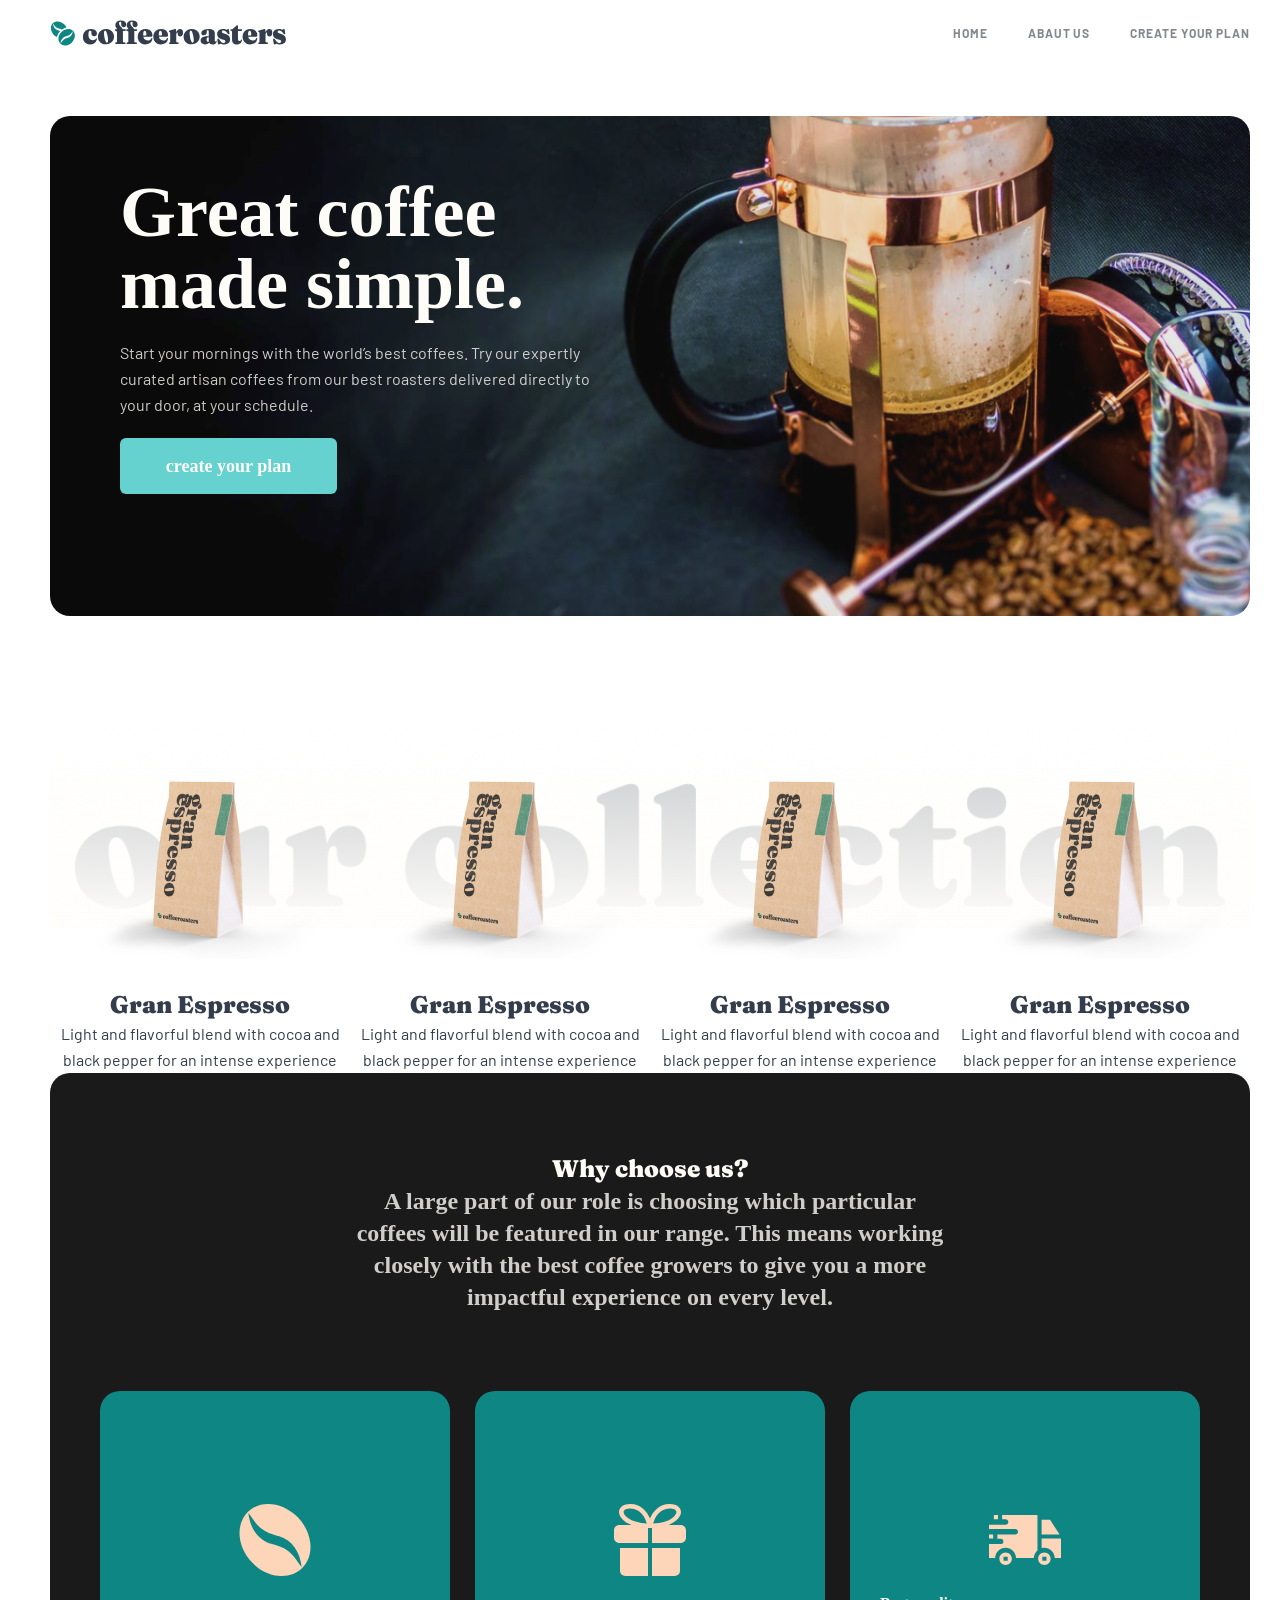
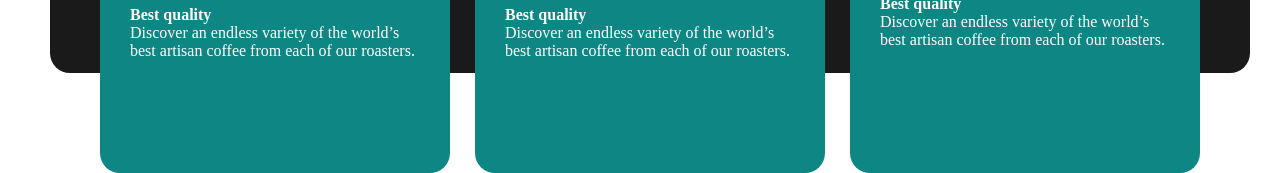
==== commit d6a4854d: "coffee" ====
--- a/index.html
+++ b/index.html
@@ -48,47 +48,52 @@
       </div>
 
     </header>
-    <main>
-      <section class="collection">
+   <main> 
+       <section class="collection">
         <div class="collection__card">
           <img src="./img/paket.png" alt="" />
-
-          <h3 class="collection__title">Gran Espresso</h3>
-          <p class="collection__text">
-            Light and flavorful blend with cocoa and black pepper for an
-            intense experience
-          </p>
+             <div>
+          <h3 class="collection__title">Gran Espresso</h3>
+          <p class="collection__text">
+            Light and flavorful blend with cocoa and black pepper for an
+            intense experience
+          </p>
+          </div>
         </div>
         <div class="collection__card">
           <img src="./img/paket.png" alt="" />
-
-          <h3 class="collection__title">Gran Espresso</h3>
-          <p class="collection__text">
-            Light and flavorful blend with cocoa and black pepper for an
-            intense experience
-          </p>
+          <div>
+          <h3 class="collection__title">Gran Espresso</h3>
+          <p class="collection__text">
+            Light and flavorful blend with cocoa and black pepper for an
+            intense experience
+          </p>
+          </div>
         </div>
         <div class="collection__card">
           <img src="./img/paket.png" alt="" />
-
-          <h3 class="collection__title">Gran Espresso</h3>
-          <p class="collection__text">
-            Light and flavorful blend with cocoa and black pepper for an
-            intense experience
-          </p>
-        </div>
-        <div class="collection__card">
-          <img src="./img/paket.png" alt="" />
-
-          <h3 class="collection__title">Gran Espresso</h3>
-          <p class="collection__text">
-            Light and flavorful blend with cocoa and black pepper for an
-            intense experience
-          </p>
-        </div>
-    </main>
+          <div>
+          <h3 class="collection__title">Gran Espresso</h3>
+          <p class="collection__text">
+            Light and flavorful blend with cocoa and black pepper for an
+            intense experience
+          </p>
+          </div>
+        </div>
+         <div class="collection__card">
+          <img src="./img/paket.png" alt="" />
+          <div>
+          <h3 class="collection__title">Gran Espresso</h3>
+          <p class="collection__text">
+            Light and flavorful blend with cocoa and black pepper for an
+            intense experience
+          </p>
+          </div>
+        </div> 
+        </section> 
+    </main> 
     </section>
-    <section class="why">
+     <section class="why">
       <h2 class="why__title">Why choose us?</h2>
 
       <p class="why__text">
@@ -101,38 +106,41 @@
       <div class="why__cards">
         <div class="why__card">
           <img src="./img/cacao.svg" alt="" class="why__img" />
-
-          <h4 class="why__card_title">Best quality</h4>
+          <div>
+          <h4 class="why__card__title">Best quality</h4>
 
           <p class="why__card_text">
             Discover an endless variety of the world’s best artisan coffee
             from each of our roasters.
           </p>
+          </div>
         </div>
         <div class="why__card">
           <img src="./img/priz.svg" alt="" class="why__img" />
-
+            <div>
           <h4 class="why__card_title">Best quality</h4>
 
           <p class="why__card_text">
             Discover an endless variety of the world’s best artisan coffee
             from each of our roasters.
           </p>
+          </div>
         </div>
         <div class="why__card">
           <img src="./img/pochta.svg" alt="" class="why__img" />
-
+          <div>
           <h4 class="why__card_title">Best quality</h4>
 
           <p class="why__card_text">
             Discover an endless variety of the world’s best artisan coffee
             from each of our roasters.
           </p>
-        </div>
-      </div>
-    </section>
-
-    <section class="work">
+          </div>
+        </div>
+      </div>
+    </section>  
+
+    <!-- <section class="work">
       <h2 class="work__title">How it works</h2>
 
       <div class="work__top">
@@ -174,9 +182,9 @@
       </div>
 
       <button class="work__btn">Create your plan</button>
-    </section>
-
-    <footer class="footer">
+    </section>  -->
+<!-- 
+     <footer class="footer">
       <div class=""><img class="footer__img" src="img/logo__nav.png" alt=""></div>
 
       <ul class="footer__list">
@@ -195,7 +203,7 @@
         <img src="img/tiwitwe.png" alt="">
         <img src="img/instagaram.png" alt="">
       </div>
-    </footer>
+    </footer>  -->
   </div>
 </body>
 
--- a/css/stayle.css
+++ b/css/stayle.css
@@ -20,6 +20,12 @@
 }
 
 @media only screen and (max-width: 480px) {
+  .wraper {
+    width: 100%;
+    padding: 20px 30px;
+  }
+}
+@media only screen and (max-width: 912px) {
   .wraper {
     width: 100%;
     padding: 20px 30px;
@@ -71,6 +77,17 @@
 }
 
 @media only screen and (max-width: 480px) {
+  .navbar__list {
+    display: none;
+  }
+  .navbar__burger {
+    display: flex;
+  }
+  .navbar__logo {
+    width: 180px;
+  }
+}
+@media only screen and (max-width: 912px) {
   .navbar__list {
     display: none;
   }
@@ -173,6 +190,43 @@
     display: block;
   }
 }
+@media only screen and (max-width: 480px) {
+  .intro {
+    width: 100%;
+    height: 450px;
+  }
+  .intro__left {
+    padding: 10px;
+  }
+  .intro__left__title {
+    /* Great coffee made si */
+    font-family: "Fraunces";
+    font-style: normal;
+    font-weight: 900;
+    font-size: 48px;
+    line-height: 48px;
+    /* or 100% */
+    color: #FEFCF7;
+  }
+  .intro__left__text {
+    /* Start your mornings */
+    font-family: "Barlow";
+    font-style: normal;
+    font-weight: 400;
+    font-size: 15px;
+    line-height: 25px;
+    /* or 167% */
+    color: #FEFCF7;
+    mix-blend-mode: normal;
+    opacity: 0.8;
+  }
+  .intro__btn {
+    display: flex;
+    align-items: center;
+    justify-content: center;
+    margin-top: 80px;
+  }
+}
 .collection {
   display: flex;
   justify-content: space-between;
@@ -217,6 +271,18 @@
 @media only screen and (max-width: 480px) {
   .collection {
     flex-direction: column;
+  }
+}
+@media only screen and (max-width: 912px) {
+  .collection {
+    flex-direction: column;
+  }
+  .collection__title, .collection__text {
+    text-align: start;
+    margin-top: 10px;
+  }
+  .collection__card {
+    flex-direction: row;
   }
 }
 .why {
@@ -336,6 +402,60 @@
     top: 2456px;
     background: #0E8784;
     border-radius: 8px;
+  }
+}
+@media only screen and (max-width: 912px) {
+  .why {
+    width: 100%;
+    margin-top: 50px;
+  }
+  .why__title {
+    /* Why choose us? */
+    font-family: "Fraunces";
+    font-style: normal;
+    font-weight: 900;
+    font-size: 32px;
+    line-height: 48px;
+    /* identical to box height, or 150% */
+    text-align: center;
+    color: #FEFCF7;
+    margin-top: 20px;
+  }
+  .why__text {
+    /* A large part of our */
+    font-family: "Barlow";
+    font-style: normal;
+    font-weight: 400;
+    font-size: 15px;
+    line-height: 25px;
+    /* or 167% */
+    text-align: center;
+    color: #FEFCF7;
+    mix-blend-mode: normal;
+    opacity: 0.8;
+    margin-top: 20px;
+  }
+  .why__cards {
+    display: flex;
+    flex-direction: column;
+    bottom: -850px;
+  }
+  .why__card {
+    flex-direction: row;
+    align-items: center;
+    gap: 30px;
+    justify-content: center;
+    width: 100%;
+  }
+  .why__card-titile {
+    /* Best quality */
+    font-family: "Fraunces";
+    font-style: normal;
+    font-weight: 900;
+    font-size: 24px;
+    line-height: 32px;
+    /* identical to box height, or 133% */
+    color: #FEFCF7;
   }
 }
 .work {
@@ -1145,7 +1265,7 @@
   font-family: "Fraunces";
   font-style: normal;
   font-weight: 900;
-  font-size: 40px;
+  font-size: 30px;
   line-height: 48px;
   /* identical to box height, or 120% */
   color: #83888F;
@@ -1172,10 +1292,10 @@
   gap: 30px;
   text-align: center;
   padding: 30px 20px;
-  background-color: aqua;
+  background-color: rgb(211, 211, 211);
 }
 .drink__card-bottom-card:hover {
-  background-color: antiquewhite;
+  background-color: rgb(206, 123, 14);
 }
 .drink__card-bottom-card:active {
   background-color: #333D4B;
@@ -1240,6 +1360,17 @@
   color: #FEFCF7;
   border: none;
   margin-top: 20px;
+  display: flex;
+  align-items: center;
+  justify-content: center;
+}
+
+.btn {
+  display: flex;
+  align-items: center;
+  justify-content: center;
+  margin: auto;
+  margin-top: 20px;
 }
 
 @media only screen and (max-width: 480px) {
@@ -1267,12 +1398,37 @@
     width: 100%;
     align-items: center;
     justify-content: center;
-    height: 300px;
+    height: 400px;
   }
   .order .btn {
     display: flex;
     align-items: center;
     justify-content: center;
+  }
+  .order__title {
+    width: 100%;
+    /* Order Summary */
+    font-family: "Barlow";
+    font-style: normal;
+    font-weight: 400;
+    font-size: 16px;
+    line-height: 26px;
+    /* identical to box height, or 162% */
+    text-transform: uppercase;
+    color: #FFFFFF;
+    mix-blend-mode: normal;
+    opacity: 0.5;
+  }
+  .order__text {
+    width: 100%;
+    /* “I drink my coffee a */
+    font-family: "Fraunces";
+    font-style: normal;
+    font-weight: 900;
+    font-size: 24px;
+    line-height: 40px;
+    /* or 167% */
+    color: #FFFFFF;
   }
 }
 .order__right {
